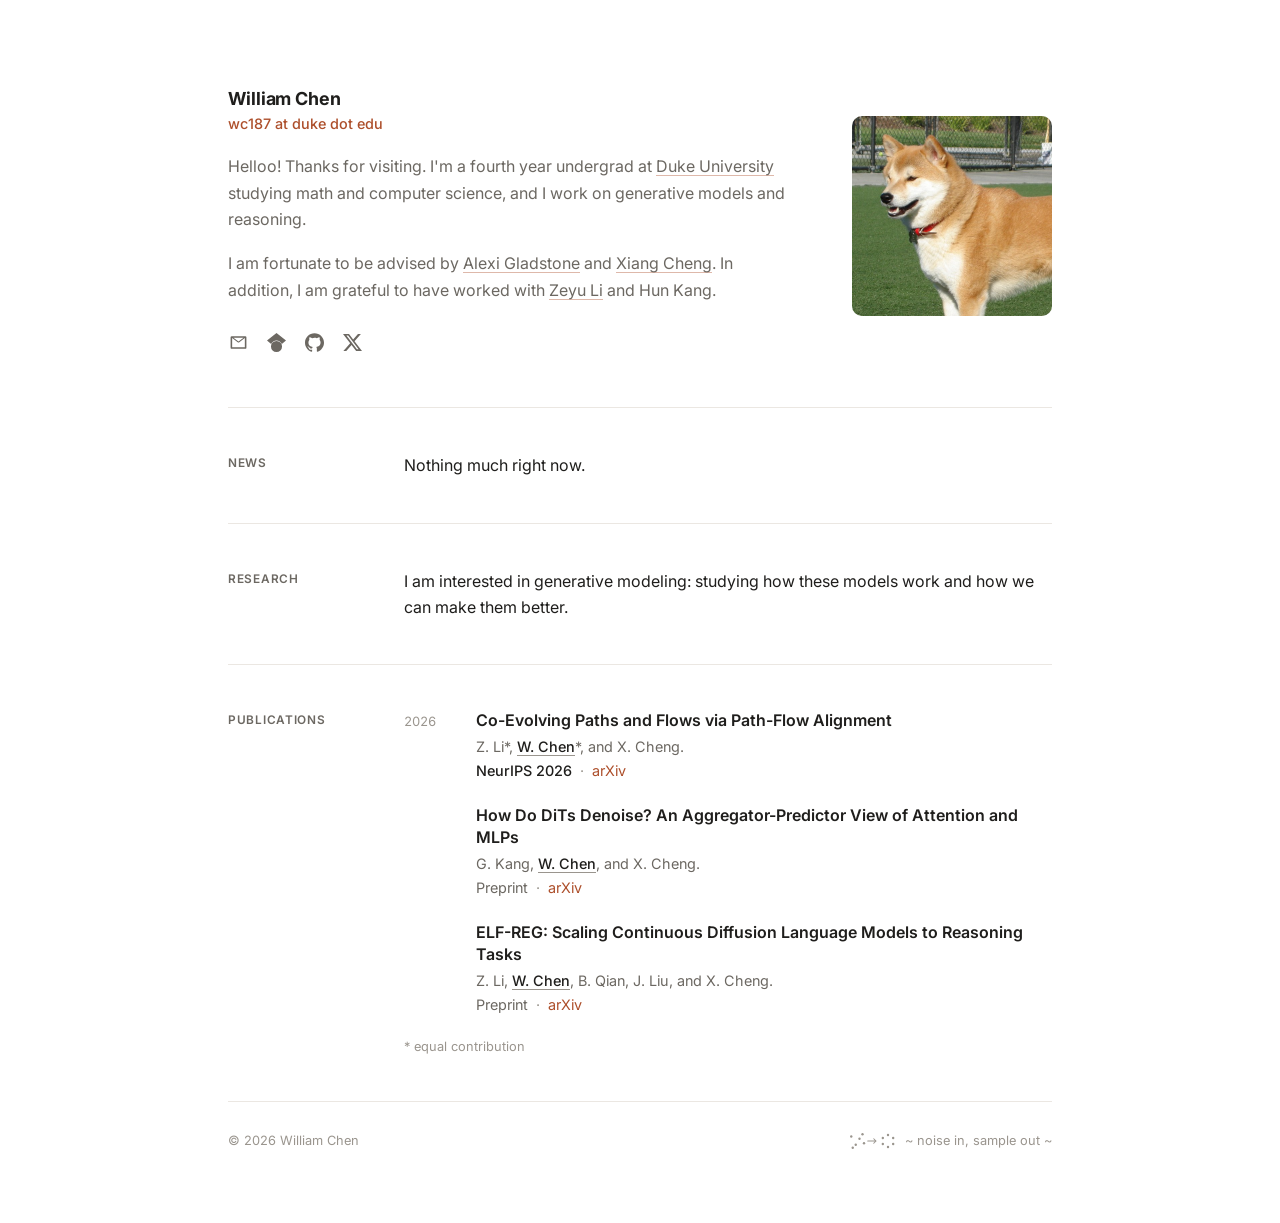
==== index.html @ 98f44b70 "Favicon: loudly crying face emoji (Twemoji, CC-BY 4.0)" ====
<!doctype html>
<html lang="en">
<head>
  <meta charset="utf-8">
  <meta name="viewport" content="width=device-width, initial-scale=1">
  <title>William Chen</title>
  <meta name="description" content="William Chen, fourth year undergrad at Duke studying math and computer science.">
  <meta name="theme-color" content="#ffffff">
  <link rel="canonical" href="https://wwillchen.github.io/">
  <meta property="og:type" content="website">
  <meta property="og:title" content="William Chen">
  <meta property="og:description" content="Fourth year undergrad at Duke studying math and computer science.">
  <meta property="og:url" content="https://wwillchen.github.io/">
  <meta name="twitter:card" content="summary">
  <meta name="twitter:site" content="@wwillchen1">
  <!-- Favicon: Twemoji "loudly crying face" (c) Twitter/X and contributors, CC-BY 4.0, https://github.com/jdecked/twemoji -->
  <link rel="icon" type="image/svg+xml" href="favicon.svg">
  <link rel="icon" type="image/png" sizes="64x64" href="favicon.png">
  <link rel="apple-touch-icon" href="apple-touch-icon.png">
  <link rel="preconnect" href="https://fonts.googleapis.com">
  <link rel="preconnect" href="https://fonts.gstatic.com" crossorigin>
  <link href="https://fonts.googleapis.com/css2?family=Inter:wght@400;500;600;700&amp;display=swap" rel="stylesheet">
  <link rel="stylesheet" href="style.css">
</head>
<body>
  <main id="top">
    <header class="intro">
      <div class="intro-bio">
        <h1 class="name">William Chen</h1>
        <p class="kicker">wc187 at duke dot edu</p>
        <p class="intro-copy">Helloo! Thanks for visiting. I'm a fourth year undergrad at <a href="https://duke.edu/" target="_blank" rel="noopener noreferrer">Duke University</a> studying math and computer science, and I work on generative models and reasoning.</p>
        <p class="intro-copy">I am fortunate to be advised by <a href="https://alexiglad.github.io/" target="_blank" rel="noopener noreferrer">Alexi Gladstone</a> and <a href="https://sites.google.com/berkeley.edu/xiangcheng/home" target="_blank" rel="noopener noreferrer">Xiang Cheng</a>. In addition, I am grateful to have worked with <a href="https://lizeyu090312.github.io/" target="_blank" rel="noopener noreferrer">Zeyu Li</a> and Hun Kang.</p>

        <div class="social-links" aria-label="Profile links">
          <a href="mailto:wc187@duke.edu" aria-label="Email" title="Email">
            <svg viewBox="0 0 24 24" aria-hidden="true" focusable="false"><path d="M2 5.5A1.5 1.5 0 0 1 3.5 4h17A1.5 1.5 0 0 1 22 5.5v13a1.5 1.5 0 0 1-1.5 1.5h-17A1.5 1.5 0 0 1 2 18.5zm2 .9v11.6h16V6.4l-7.4 5.5a1 1 0 0 1-1.2 0zM5.6 6l6.4 4.8L18.4 6z"/></svg>
            <span class="sr-only">Email</span>
          </a>
          <a href="https://scholar.google.com/citations?user=pWTKG8UAAAAJ&amp;hl=en" target="_blank" rel="noopener noreferrer" aria-label="Google Scholar" title="Google Scholar">
            <svg viewBox="0 0 24 24" aria-hidden="true" focusable="false"><path d="M5.242 13.769 0 9.5 12 0l12 9.5-5.242 4.269C17.548 11.249 14.978 9.5 12 9.5c-2.977 0-5.548 1.748-6.758 4.269ZM12 10a7 7 0 1 0 0 14 7 7 0 0 0 0-14Z"/></svg>
            <span class="sr-only">Google Scholar</span>
          </a>
          <a href="https://github.com/wwillchen" target="_blank" rel="noopener noreferrer" aria-label="GitHub" title="GitHub">
            <svg viewBox="0 0 24 24" aria-hidden="true" focusable="false"><path d="M12 .297c-6.63 0-12 5.373-12 12 0 5.303 3.438 9.8 8.205 11.385.6.111.82-.261.82-.577 0-.285-.011-1.04-.016-2.04-3.338.724-4.042-1.61-4.042-1.61-.546-1.387-1.333-1.756-1.333-1.756-1.089-.744.084-.729.084-.729 1.205.085 1.838 1.237 1.838 1.237 1.07 1.835 2.809 1.305 3.495.998.108-.776.418-1.305.762-1.605-2.665-.304-5.467-1.333-5.467-5.930 0-1.31.468-2.381 1.236-3.221-.124-.303-.535-1.523.117-3.176 0 0 1.008-.322 3.301 1.23A11.470 11.470 0 0 1 12 6.099c1.02.005 2.047.138 3.006.404 2.291-1.552 3.297-1.23 3.297-1.23.653 1.653.242 2.873.119 3.176.77.84 1.235 1.911 1.235 3.221 0 4.608-2.807 5.624-5.479 5.921.43.371.823 1.102.823 2.222 0 1.604-.015 2.896-.015 3.289 0 .319.216.694.825.576C20.565 22.092 24 17.596 24 12.297c0-6.627-5.373-12-12-12"/></svg>
            <span class="sr-only">GitHub</span>
          </a>
          <a href="https://x.com/wwillchen1" target="_blank" rel="noopener noreferrer" aria-label="X" title="X">
            <svg viewBox="0 0 24 24" aria-hidden="true" focusable="false"><path d="M18.901 1.153h3.68l-8.04 9.19L24 22.846h-7.406l-5.8-7.584-6.638 7.584H.474l8.6-9.83L0 1.154h7.594l5.243 6.932ZM17.61 20.644h2.039L6.486 3.24H4.298Z"/></svg>
            <span class="sr-only">X</span>
          </a>
        </div>
      </div>

      <div class="intro-photo">
        <!-- Shiba Inu photo: public domain, https://commons.wikimedia.org/wiki/File:Taka_Shiba.jpg -->
        <img class="portrait" src="assets/dog.jpg" alt="A Shiba Inu" width="600" height="600">
      </div>
    </header>

    <section id="news">
      <h2>News</h2>
      <div class="section-body">
        <p>Nothing much right now.</p>
      </div>
    </section>

    <section id="research">
      <h2>Research</h2>
      <div class="section-body">
        <p>I am interested in generative modeling: studying how these models work and how we can make them better.</p>
      </div>
    </section>

    <section id="publications">
      <h2>Publications</h2>
      <div class="section-body">
        <div class="pub-list">
          <article class="pub">
            <div class="pub-year">2026</div>
            <div>
              <h3 class="pub-title"><a href="https://arxiv.org/abs/2610.08717" target="_blank" rel="noopener noreferrer">Co-Evolving Paths and Flows via Path-Flow Alignment</a></h3>
              <div class="pub-authors">Z. Li*, <span class="me">W. Chen</span>*, and X. Cheng.</div>
              <div class="pub-venue"><span class="venue-strong">NeurIPS 2026</span><a class="pub-link" href="https://arxiv.org/abs/2610.08717" target="_blank" rel="noopener noreferrer">arXiv</a></div>
            </div>
          </article>

          <article class="pub">
            <div class="pub-year" aria-hidden="true"></div>
            <div>
              <h3 class="pub-title"><a href="https://arxiv.org/abs/2610.29854" target="_blank" rel="noopener noreferrer">How Do DiTs Denoise? An Aggregator-Predictor View of Attention and MLPs</a></h3>
              <div class="pub-authors">G. Kang, <span class="me">W. Chen</span>, and X. Cheng.</div>
              <div class="pub-venue">Preprint<a class="pub-link" href="https://arxiv.org/abs/2610.29854" target="_blank" rel="noopener noreferrer">arXiv</a></div>
            </div>
          </article>

          <article class="pub">
            <div class="pub-year" aria-hidden="true"></div>
            <div>
              <h3 class="pub-title"><a href="https://arxiv.org/abs/2609.29102" target="_blank" rel="noopener noreferrer">ELF-REG: Scaling Continuous Diffusion Language Models to Reasoning Tasks</a></h3>
              <div class="pub-authors">Z. Li, <span class="me">W. Chen</span>, B. Qian, J. Liu, and X. Cheng.</div>
              <div class="pub-venue">Preprint<a class="pub-link" href="https://arxiv.org/abs/2609.29102" target="_blank" rel="noopener noreferrer">arXiv</a></div>
            </div>
          </article>
        </div>
        <p class="note">* equal contribution</p>
      </div>
    </section>

    <footer class="site-footer">
      <p>&copy; <span id="year">2026</span> William Chen</p>
      <span class="doodle">
        <!-- scattered noise settling into a ring -->
        <svg viewBox="0 0 64 24" width="48" height="18" fill="currentColor" aria-hidden="true" focusable="false">
          <circle cx="3" cy="6" r="1.6"/><circle cx="9" cy="17" r="1.6"/><circle cx="14" cy="9" r="1.6"/>
          <circle cx="5" cy="21" r="1.6"/><circle cx="18" cy="3" r="1.6"/><circle cx="20" cy="15" r="1.6"/>
          <path d="M25 12h11m-3-3 3 3-3 3" fill="none" stroke="currentColor" stroke-width="1.4" stroke-linecap="round" stroke-linejoin="round"/>
          <circle cx="52" cy="4" r="1.6"/><circle cx="58.9" cy="8" r="1.6"/><circle cx="58.9" cy="16" r="1.6"/>
          <circle cx="52" cy="20" r="1.6"/><circle cx="45.1" cy="16" r="1.6"/><circle cx="45.1" cy="8" r="1.6"/>
        </svg>
        <span>~ noise in, sample out ~</span>
      </span>
    </footer>
  </main>

  <button id="to-top" class="to-top" type="button" aria-label="Back to top">&uarr;</button>

  <script>
    (function () {
      document.getElementById("year").textContent = new Date().getFullYear();
      var btn = document.getElementById("to-top");
      var onScroll = function () { btn.classList.toggle("show", window.scrollY > 400); };
      window.addEventListener("scroll", onScroll, { passive: true });
      btn.addEventListener("click", function () { window.scrollTo({ top: 0, behavior: "smooth" }); });
      onScroll();
    })();
  </script>
</body>
</html>
---- style.css ----
/* Palette, type and spacing. Edit these first. */
:root {
  --bg: #ffffff;
  --text: #1f1e1c;
  --muted: #6c6862;
  --faint: #9a958e;
  --border: #ebe7e2;
  --surface: #f6f4f1;
  --accent: #ad4f2b;
  --accent-soft: color-mix(in srgb, var(--accent) 40%, transparent);
  --font-sans: "Inter", "Helvetica Neue", Arial, sans-serif;
  --radius: 10px;
  --page: 880px;
  --label-col: 140px;
  --col-gap: 36px;
}

* { box-sizing: border-box; }

::selection { background: rgba(173, 79, 43, 0.18); }

html { scroll-behavior: smooth; }

body {
  margin: 0;
  color: var(--text);
  background: var(--bg);
  font-family: var(--font-sans);
  font-size: 16px;
  line-height: 1.65;
  -webkit-font-smoothing: antialiased;
  text-rendering: optimizeLegibility;
}

a {
  color: inherit;
  text-decoration-color: var(--accent-soft);
  text-decoration-thickness: 1px;
  text-underline-offset: 3px;
  transition: color 0.15s ease, text-decoration-color 0.15s ease;
}

a:hover {
  color: var(--accent);
  text-decoration-color: var(--accent);
}

a:focus-visible,
button:focus-visible {
  outline: 2px solid var(--accent-soft);
  outline-offset: 3px;
  border-radius: 4px;
}

main {
  width: min(100%, var(--page));
  margin: 0 auto;
  padding: 88px 28px 72px;
}

h1, h2, h3 {
  margin: 0;
  line-height: 1.2;
}

/* Intro: bio on the left, portrait on the right */

.intro {
  display: grid;
  grid-template-columns: minmax(0, 1fr) 200px;
  grid-template-areas: "bio photo";
  gap: 56px;
  align-items: start;
  padding-bottom: 48px;
  border-bottom: 1px solid var(--border);
}

.intro-bio { grid-area: bio; }
.intro-photo {
  grid-area: photo;
  padding-top: 28px;
}

.name {
  font-size: 1.12rem;
  font-weight: 700;
  letter-spacing: -0.005em;
}

.kicker {
  margin: 2px 0 0;
  color: var(--accent);
  font-size: 0.9rem;
  font-weight: 500;
}

.intro-copy {
  max-width: 600px;
  margin: 18px 0 0;
  color: var(--muted);
}

.intro-copy:first-of-type { margin-top: 22px; }

.portrait {
  display: block;
  width: 100%;
  height: auto;
  aspect-ratio: 1;
  object-fit: cover;
  border-radius: var(--radius);
  background: var(--surface);
}

.social-links {
  display: flex;
  gap: 4px;
  margin: 22px 0 0 -7px;
}

.social-links a {
  display: inline-flex;
  align-items: center;
  justify-content: center;
  width: 34px;
  height: 34px;
  color: var(--muted);
  border-radius: 8px;
  text-decoration: none;
  transition: color 0.15s ease, background-color 0.15s ease, transform 0.15s ease;
}

.social-links a:hover {
  color: var(--accent);
  background: var(--surface);
  transform: translateY(-1px);
}

.social-links svg {
  display: block;
  width: 19px;
  height: 19px;
  fill: currentColor;
}

/* Sections: label column + body */

section {
  display: grid;
  grid-template-columns: var(--label-col) minmax(0, 1fr);
  gap: var(--col-gap);
  padding: 44px 0;
  border-bottom: 1px solid var(--border);
}

h2 {
  padding-top: 4px;
  color: var(--muted);
  font-size: 0.74rem;
  font-weight: 600;
  letter-spacing: 0.06em;
  text-transform: uppercase;
}

section p { margin: 0 0 1em; }
section p:last-child { margin-bottom: 0; }

.section-body { min-width: 0; }

.note {
  margin-top: 20px;
  color: var(--faint);
  font-size: 0.8rem;
}

/* Publications */

.pub-list {
  display: grid;
  gap: 22px;
}

.pub {
  display: grid;
  grid-template-columns: 56px minmax(0, 1fr);
  gap: 16px;
}

.pub-year {
  padding-top: 2px;
  color: var(--faint);
  font-size: 0.8rem;
  font-variant-numeric: tabular-nums;
}

.pub-title {
  margin-bottom: 4px;
  font-size: 1rem;
  font-weight: 600;
  line-height: 1.4;
}

.pub-title a { text-decoration: none; }

.pub-authors,
.pub-venue {
  color: var(--muted);
  font-size: 0.9rem;
  line-height: 1.5;
}

.pub-authors .me {
  color: var(--text);
  font-weight: 500;
  text-decoration: underline;
  text-decoration-color: var(--faint);
  text-decoration-thickness: 1px;
  text-underline-offset: 3px;
}

.pub-venue { margin-top: 3px; }

.venue-strong {
  color: var(--text);
  font-weight: 500;
}

.pub-link {
  color: var(--accent);
  text-decoration: none;
}

.pub-link::before {
  content: "\00b7";
  margin: 0 8px;
  color: var(--faint);
}

.pub-link:hover { text-decoration: underline; }

/* Footer */

.site-footer {
  display: flex;
  justify-content: space-between;
  align-items: center;
  gap: 18px;
  padding-top: 28px;
  color: var(--faint);
  font-size: 0.8rem;
}

.site-footer p { margin: 0; }

.doodle {
  display: inline-flex;
  align-items: center;
  gap: 8px;
  white-space: nowrap;
}

.doodle svg {
  display: block;
  flex: 0 0 auto;
}

/* Back to top */

.to-top {
  position: fixed;
  right: 24px;
  bottom: 24px;
  z-index: 20;
  display: inline-flex;
  align-items: center;
  justify-content: center;
  width: 40px;
  height: 40px;
  color: var(--muted);
  background: color-mix(in srgb, #fff 55%, var(--surface));
  border: 1px solid var(--border);
  border-radius: 999px;
  font: inherit;
  font-size: 1.05rem;
  line-height: 1;
  cursor: pointer;
  opacity: 0;
  pointer-events: none;
  transform: translateY(8px);
  transition: opacity 0.2s ease, transform 0.2s ease, color 0.15s, border-color 0.15s;
}

.to-top.show {
  opacity: 1;
  pointer-events: auto;
  transform: translateY(0);
}

.to-top:hover {
  color: var(--accent);
  border-color: color-mix(in srgb, var(--accent) 42%, var(--border));
}

.sr-only {
  position: absolute;
  width: 1px;
  height: 1px;
  padding: 0;
  margin: -1px;
  overflow: hidden;
  clip: rect(0, 0, 0, 0);
  white-space: nowrap;
  border: 0;
}

/* Tablet: keep photo on the right, just narrower */

@media (max-width: 860px) {
  .intro {
    grid-template-columns: minmax(0, 1fr) 168px;
    gap: 40px;
  }
}

/* Phone: photo on top, sections stack */

@media (max-width: 640px) {
  main { padding: 48px 22px 64px; }

  .intro {
    grid-template-columns: 1fr;
    grid-template-areas: "photo" "bio";
    gap: 24px;
    padding-bottom: 40px;
  }

  .intro-photo { padding-top: 0; }

  .portrait { width: 132px; }

  section {
    grid-template-columns: 1fr;
    gap: 16px;
    padding: 36px 0;
  }

  .pub {
    grid-template-columns: 1fr;
    gap: 2px;
  }

  .pub-year:empty { display: none; }

  .site-footer {
    flex-direction: column;
    align-items: flex-start;
    gap: 10px;
  }
}

@media (prefers-reduced-motion: reduce) {
  html { scroll-behavior: auto; }
  * { transition: none !important; }
}
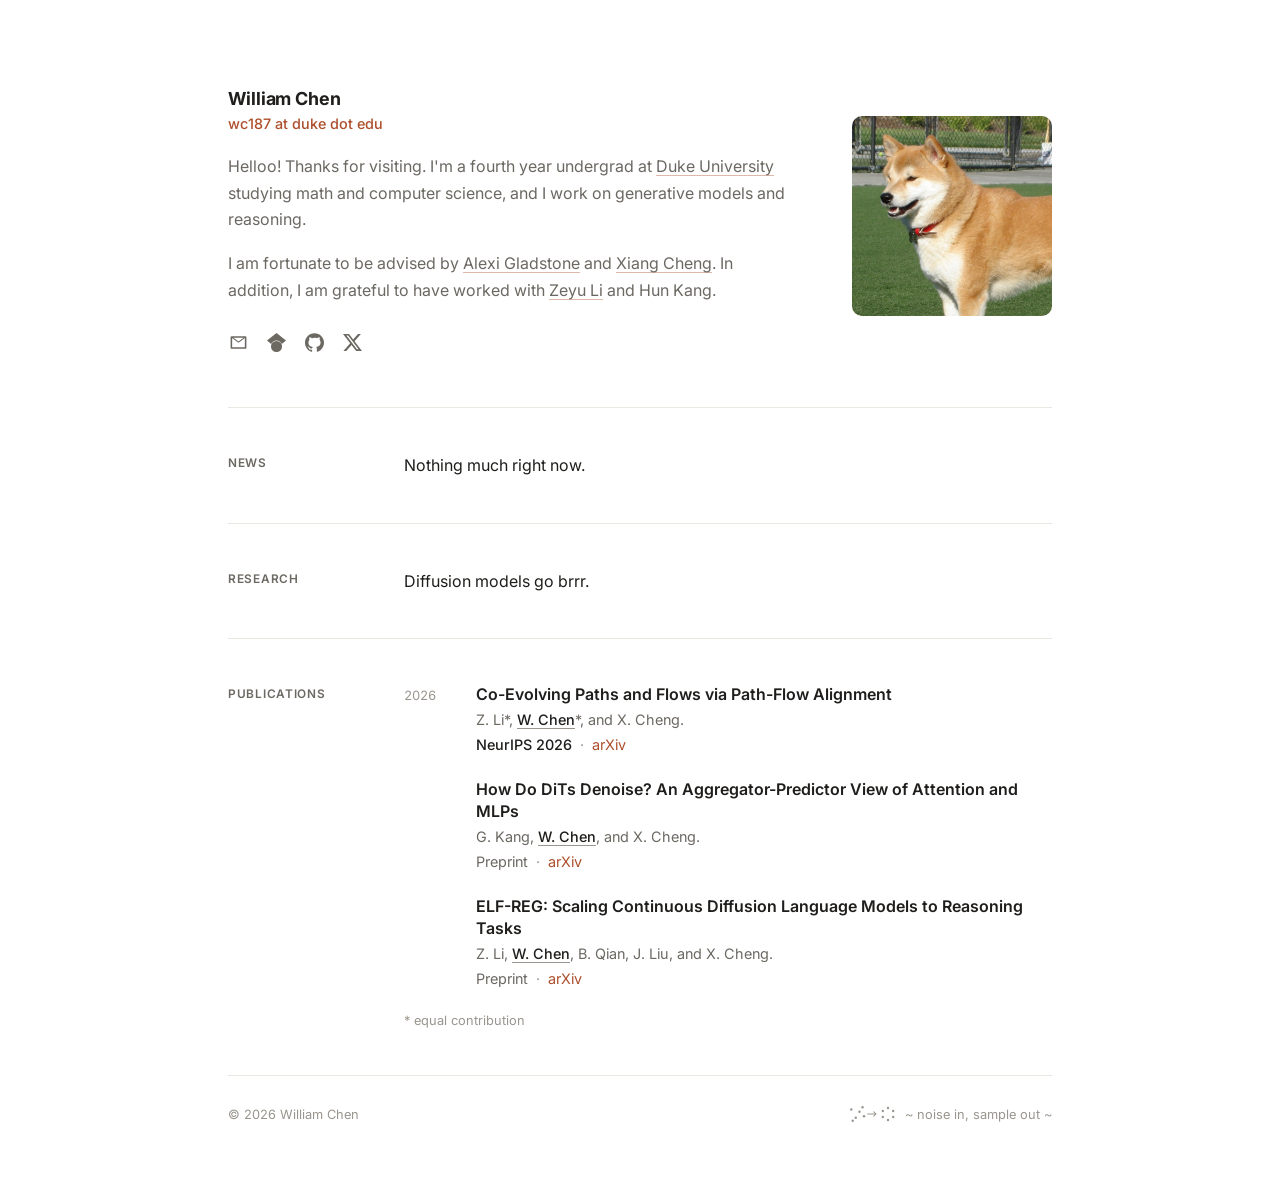
==== commit 11a95dca: "Research: diffusion models go brrr" ====
--- a/index.html
+++ b/index.html
@@ -67,7 +67,7 @@
     <section id="research">
       <h2>Research</h2>
       <div class="section-body">
-        <p>I am interested in generative modeling: studying how these models work and how we can make them better.</p>
+        <p>Diffusion models go brrr.</p>
       </div>
     </section>
 
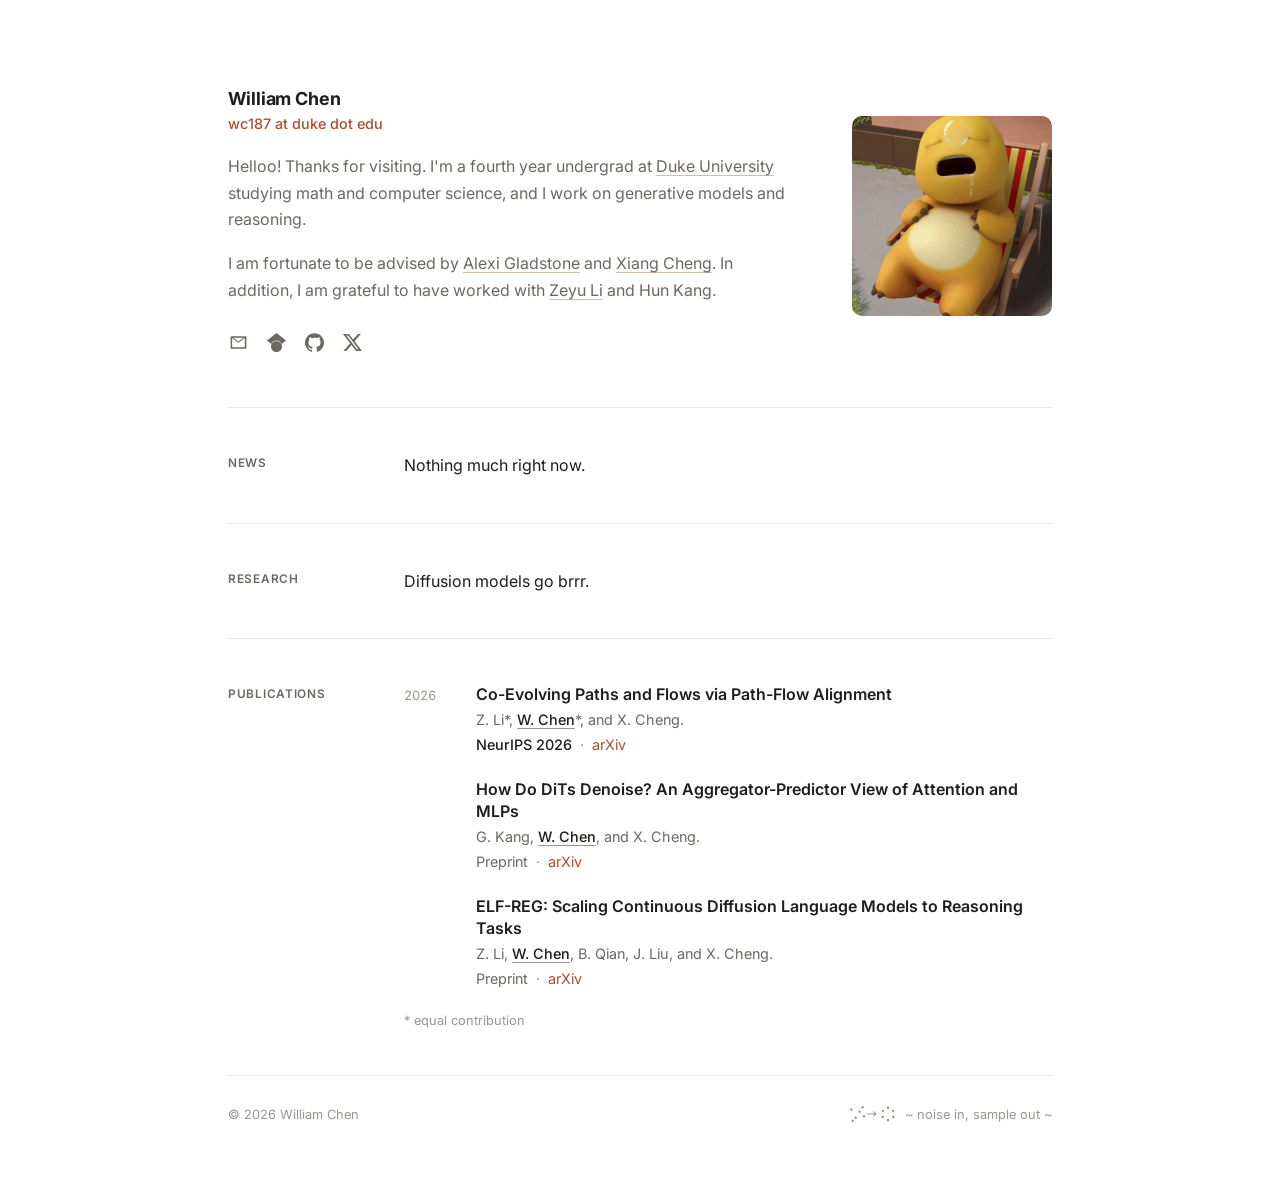
==== commit 9bd65f97: "Portrait: sleeping Nailong" ====
--- a/index.html
+++ b/index.html
@@ -13,9 +13,8 @@
   <meta property="og:url" content="https://wwillchen.github.io/">
   <meta name="twitter:card" content="summary">
   <meta name="twitter:site" content="@wwillchen1">
-  <!-- Favicon: Twemoji "loudly crying face" (c) Twitter/X and contributors, CC-BY 4.0, https://github.com/jdecked/twemoji -->
-  <link rel="icon" type="image/svg+xml" href="favicon.svg">
   <link rel="icon" type="image/png" sizes="64x64" href="favicon.png">
+  <link rel="icon" type="image/png" sizes="32x32" href="favicon-32.png">
   <link rel="apple-touch-icon" href="apple-touch-icon.png">
   <link rel="preconnect" href="https://fonts.googleapis.com">
   <link rel="preconnect" href="https://fonts.gstatic.com" crossorigin>
@@ -52,8 +51,7 @@
       </div>
 
       <div class="intro-photo">
-        <!-- Shiba Inu photo: public domain, https://commons.wikimedia.org/wiki/File:Taka_Shiba.jpg -->
-        <img class="portrait" src="assets/dog.jpg" alt="A Shiba Inu" width="600" height="600">
+        <img class="portrait" src="assets/nailong.jpg" alt="Nailong sleeping in a beach chair" width="600" height="600">
       </div>
     </header>
 
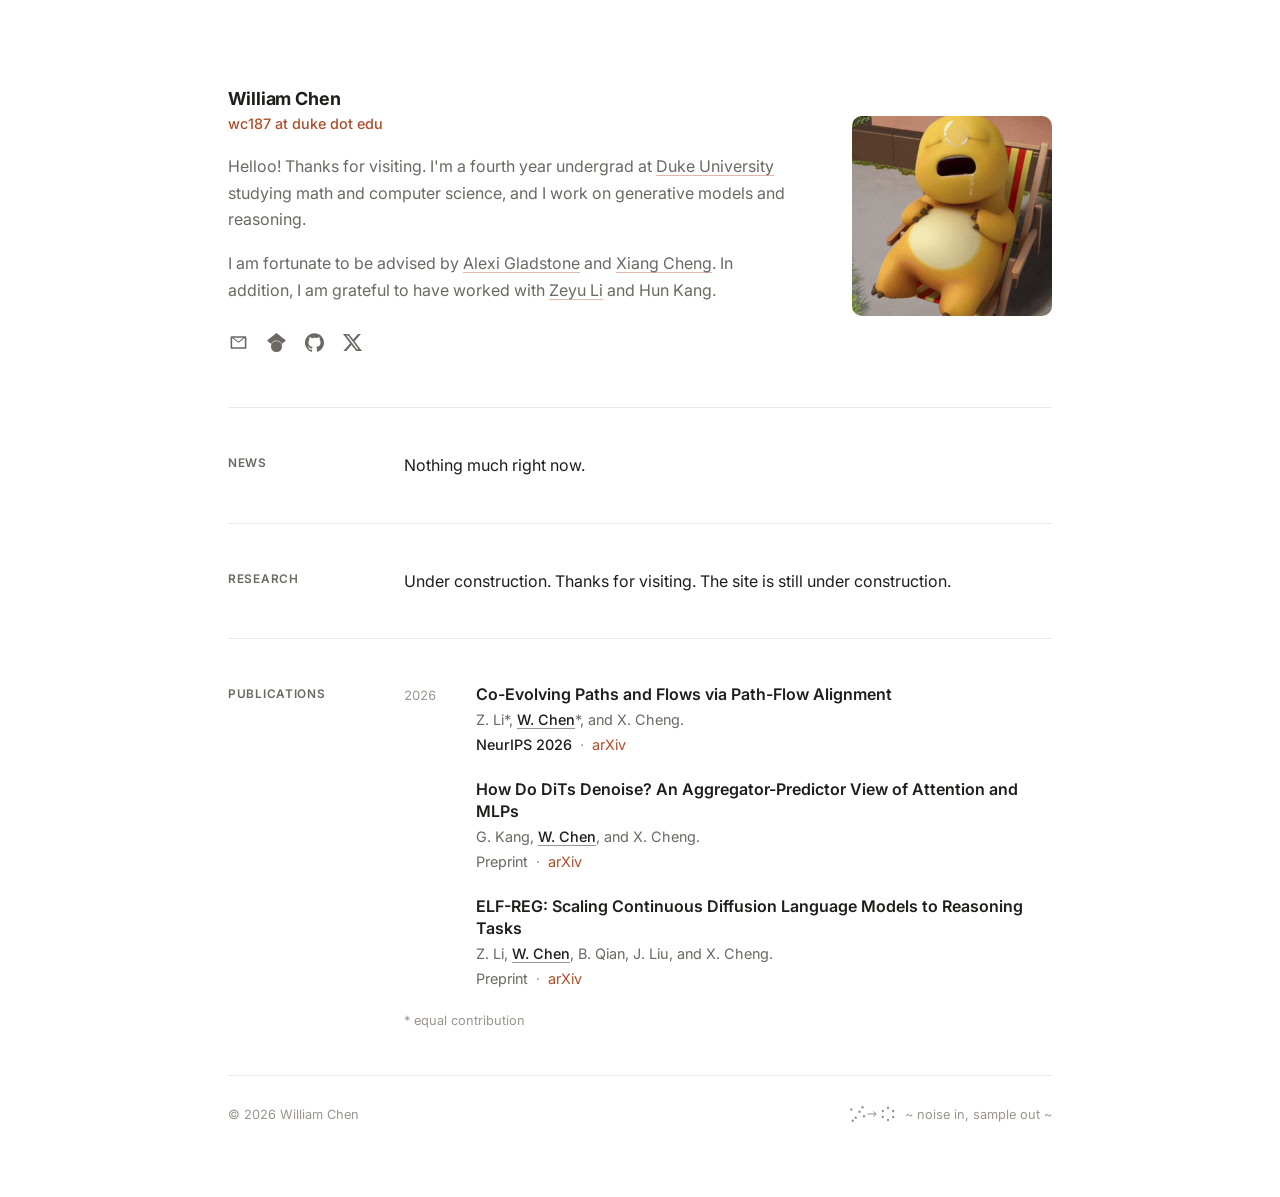
==== commit e2706527: "Research: under construction" ====
--- a/index.html
+++ b/index.html
@@ -65,7 +65,7 @@
     <section id="research">
       <h2>Research</h2>
       <div class="section-body">
-        <p>Diffusion models go brrr.</p>
+        <p>Under construction. Thanks for visiting. The site is still under construction.</p>
       </div>
     </section>
 
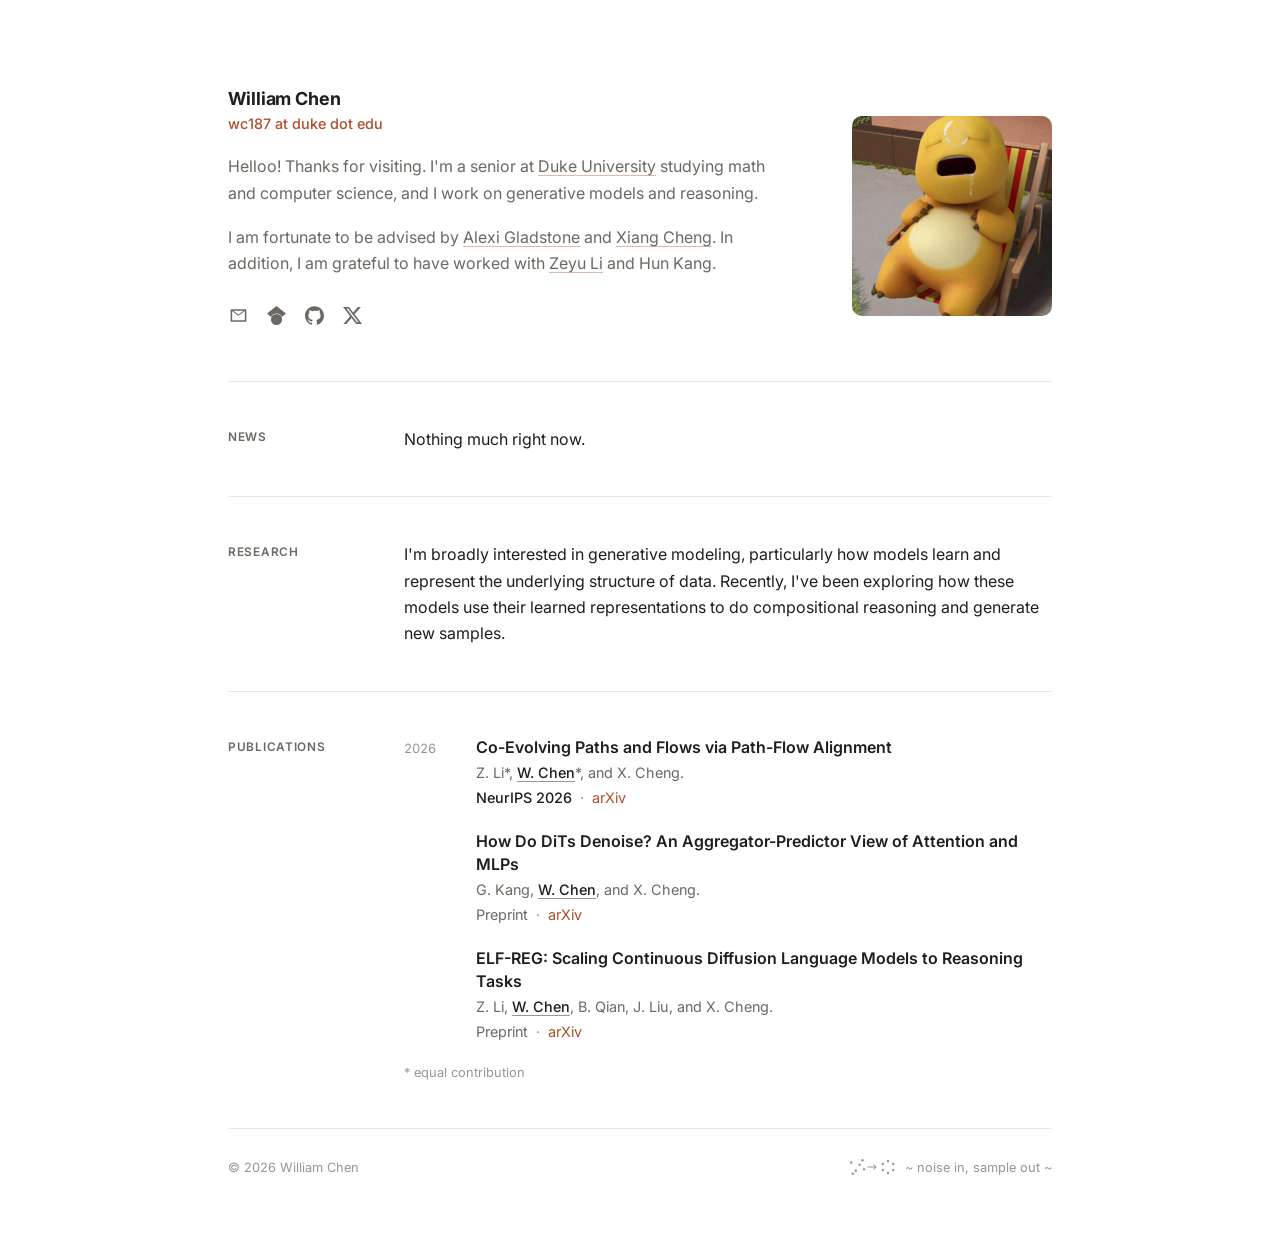
==== commit 7d920969: "Research: interests blurb; intro: senior at Duke" ====
--- a/index.html
+++ b/index.html
@@ -4,12 +4,12 @@
   <meta charset="utf-8">
   <meta name="viewport" content="width=device-width, initial-scale=1">
   <title>William Chen</title>
-  <meta name="description" content="William Chen, fourth year undergrad at Duke studying math and computer science.">
+  <meta name="description" content="William Chen, senior at Duke studying math and computer science.">
   <meta name="theme-color" content="#ffffff">
   <link rel="canonical" href="https://wwillchen.github.io/">
   <meta property="og:type" content="website">
   <meta property="og:title" content="William Chen">
-  <meta property="og:description" content="Fourth year undergrad at Duke studying math and computer science.">
+  <meta property="og:description" content="Senior at Duke studying math and computer science.">
   <meta property="og:url" content="https://wwillchen.github.io/">
   <meta name="twitter:card" content="summary">
   <meta name="twitter:site" content="@wwillchen1">
@@ -27,7 +27,7 @@
       <div class="intro-bio">
         <h1 class="name">William Chen</h1>
         <p class="kicker">wc187 at duke dot edu</p>
-        <p class="intro-copy">Helloo! Thanks for visiting. I'm a fourth year undergrad at <a href="https://duke.edu/" target="_blank" rel="noopener noreferrer">Duke University</a> studying math and computer science, and I work on generative models and reasoning.</p>
+        <p class="intro-copy">Helloo! Thanks for visiting. I'm a senior at <a href="https://duke.edu/" target="_blank" rel="noopener noreferrer">Duke University</a> studying math and computer science, and I work on generative models and reasoning.</p>
         <p class="intro-copy">I am fortunate to be advised by <a href="https://alexiglad.github.io/" target="_blank" rel="noopener noreferrer">Alexi Gladstone</a> and <a href="https://sites.google.com/berkeley.edu/xiangcheng/home" target="_blank" rel="noopener noreferrer">Xiang Cheng</a>. In addition, I am grateful to have worked with <a href="https://lizeyu090312.github.io/" target="_blank" rel="noopener noreferrer">Zeyu Li</a> and Hun Kang.</p>
 
         <div class="social-links" aria-label="Profile links">
@@ -65,7 +65,7 @@
     <section id="research">
       <h2>Research</h2>
       <div class="section-body">
-        <p>Under construction. Thanks for visiting. The site is still under construction.</p>
+        <p>I'm broadly interested in generative modeling, particularly how models learn and represent the underlying structure of data. Recently, I've been exploring how these models use their learned representations to do compositional reasoning and generate new samples.</p>
       </div>
     </section>
 
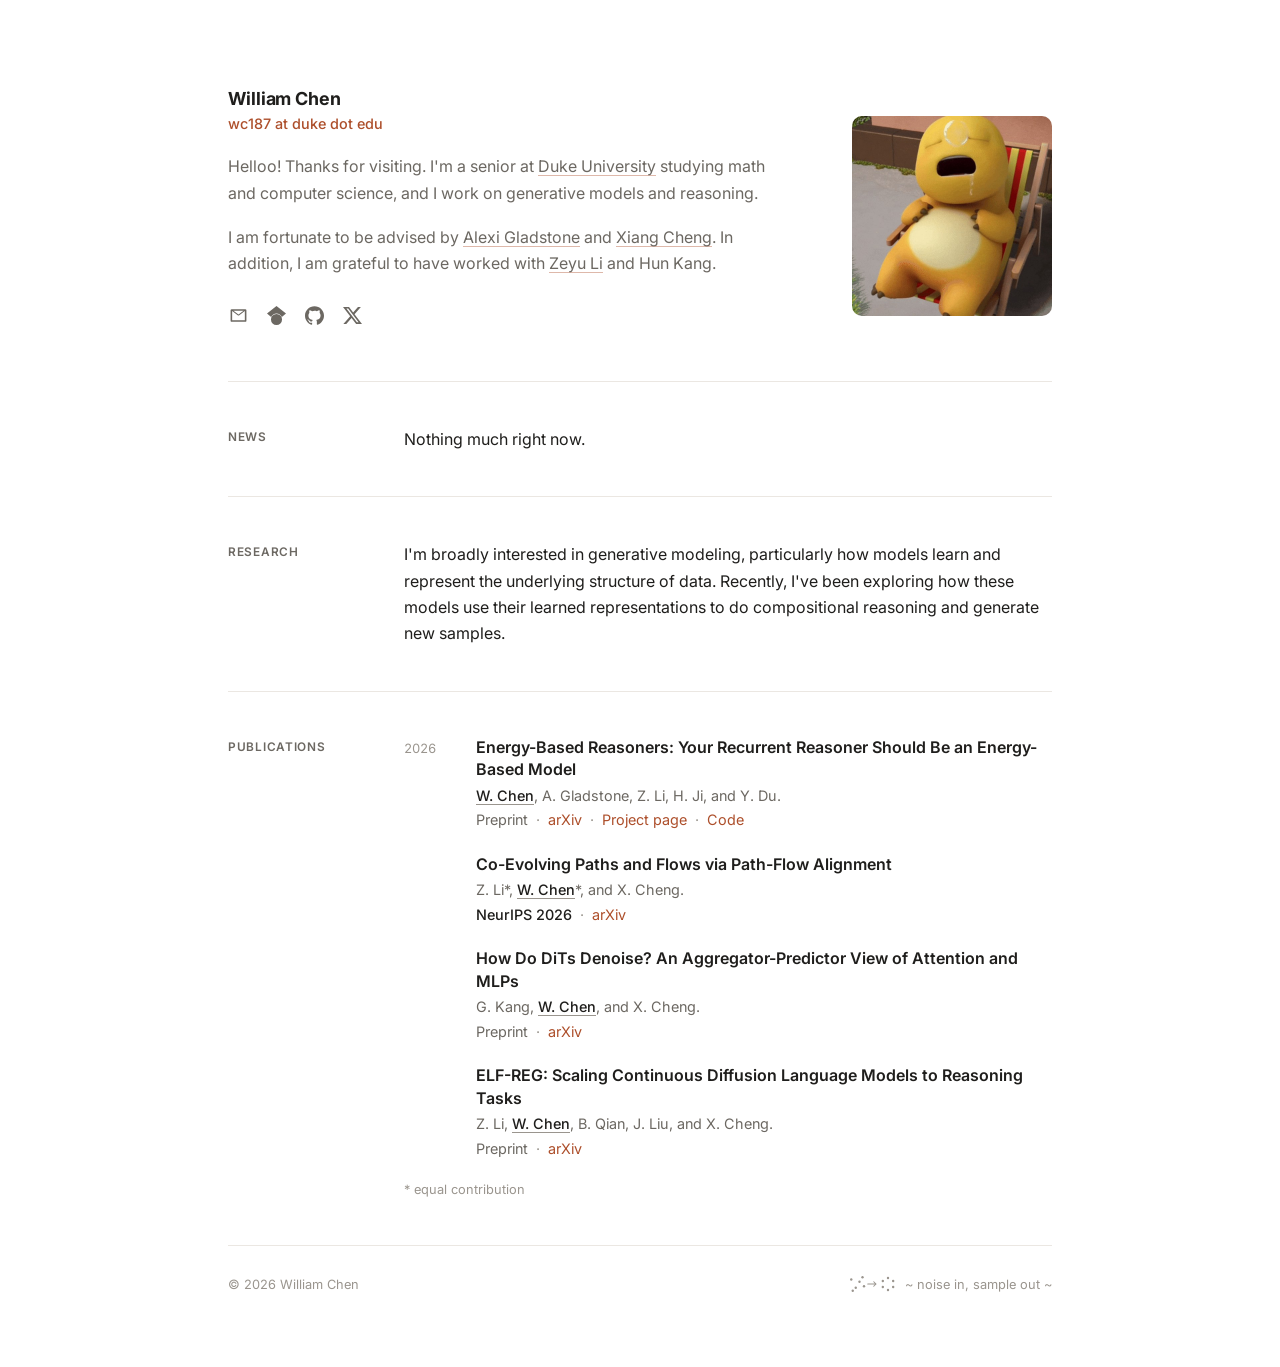
==== commit 258d90ef: "Publications: add Energy-Based Reasoners (arXiv 2611.08977)" ====
--- a/index.html
+++ b/index.html
@@ -76,6 +76,15 @@
           <article class="pub">
             <div class="pub-year">2026</div>
             <div>
+              <h3 class="pub-title"><a href="https://arxiv.org/abs/2611.08977" target="_blank" rel="noopener noreferrer">Energy-Based Reasoners: Your Recurrent Reasoner Should Be an Energy-Based Model</a></h3>
+              <div class="pub-authors"><span class="me">W. Chen</span>, A. Gladstone, Z. Li, H. Ji, and Y. Du.</div>
+              <div class="pub-venue">Preprint<a class="pub-link" href="https://arxiv.org/abs/2611.08977" target="_blank" rel="noopener noreferrer">arXiv</a><a class="pub-link" href="https://energy-based-reasoners.github.io/" target="_blank" rel="noopener noreferrer">Project page</a><a class="pub-link" href="https://github.com/wwillchen/ebr" target="_blank" rel="noopener noreferrer">Code</a></div>
+            </div>
+          </article>
+
+          <article class="pub">
+            <div class="pub-year" aria-hidden="true"></div>
+            <div>
               <h3 class="pub-title"><a href="https://arxiv.org/abs/2610.08717" target="_blank" rel="noopener noreferrer">Co-Evolving Paths and Flows via Path-Flow Alignment</a></h3>
               <div class="pub-authors">Z. Li*, <span class="me">W. Chen</span>*, and X. Cheng.</div>
               <div class="pub-venue"><span class="venue-strong">NeurIPS 2026</span><a class="pub-link" href="https://arxiv.org/abs/2610.08717" target="_blank" rel="noopener noreferrer">arXiv</a></div>
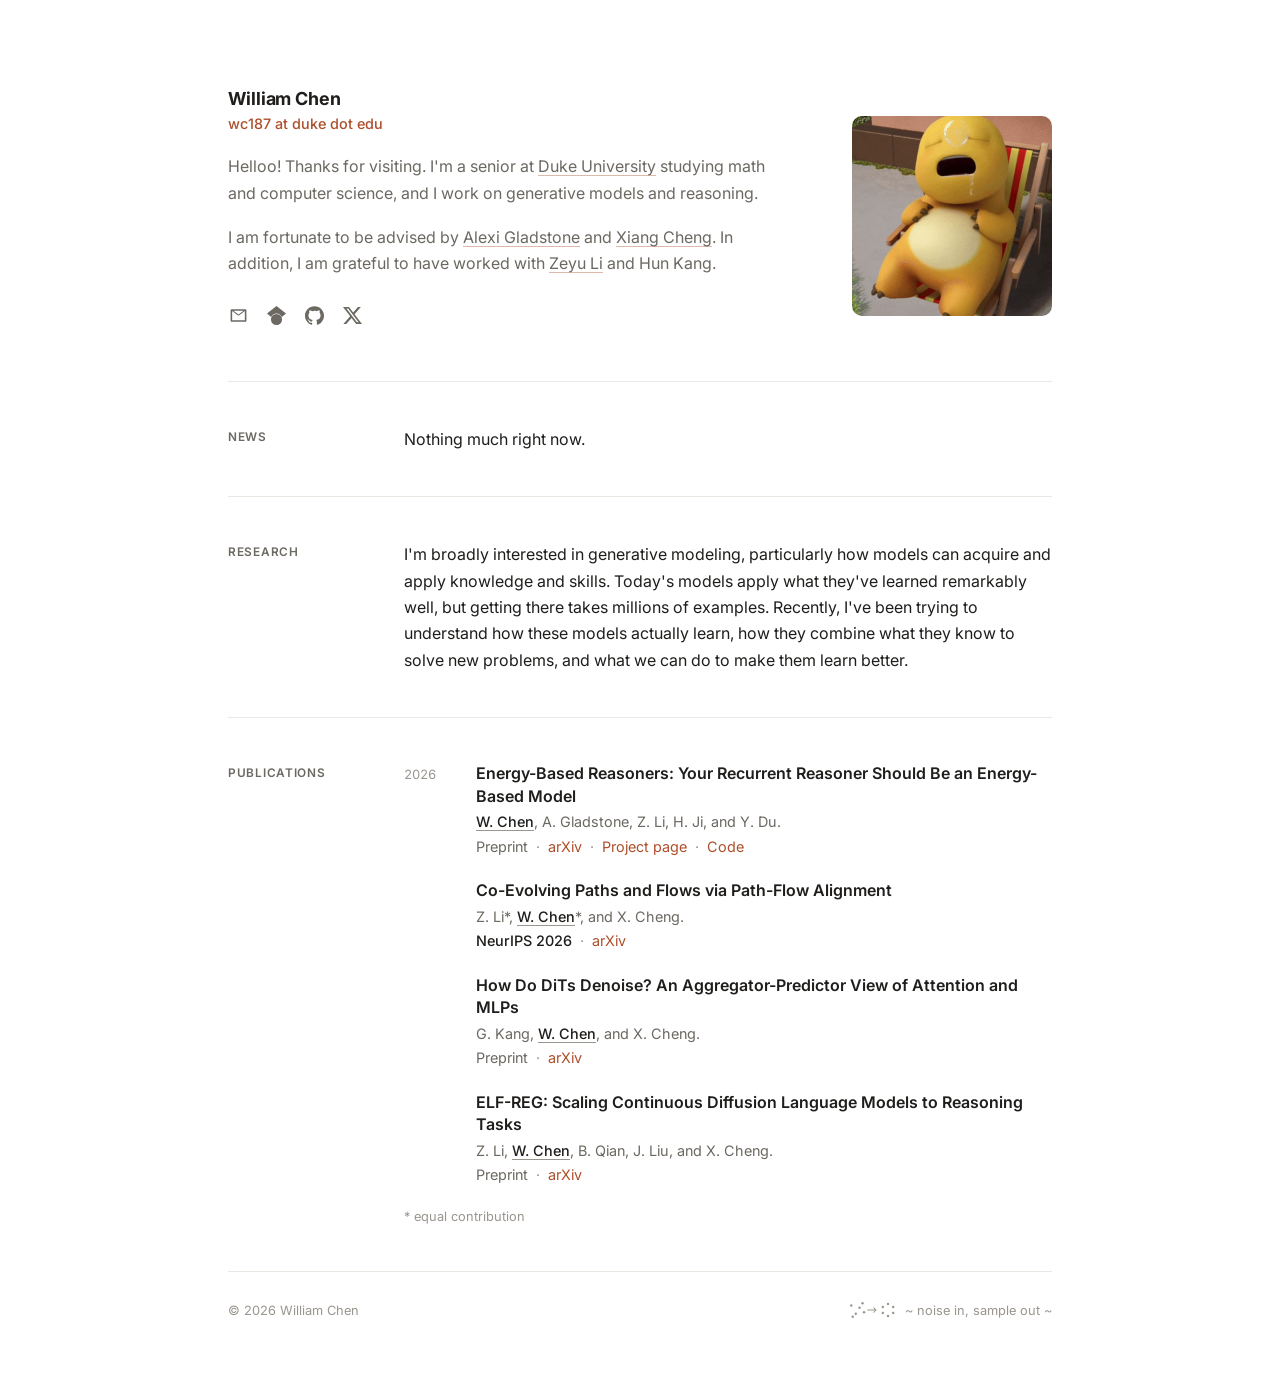
==== commit 0b31c4a2: "Research: revise interests blurb" ====
--- a/index.html
+++ b/index.html
@@ -65,7 +65,7 @@
     <section id="research">
       <h2>Research</h2>
       <div class="section-body">
-        <p>I'm broadly interested in generative modeling, particularly how models learn and represent the underlying structure of data. Recently, I've been exploring how these models use their learned representations to do compositional reasoning and generate new samples.</p>
+        <p>I'm broadly interested in generative modeling, particularly how models can acquire and apply knowledge and skills. Today's models apply what they've learned remarkably well, but getting there takes millions of examples. Recently, I've been trying to understand how these models actually learn, how they combine what they know to solve new problems, and what we can do to make them learn better.</p>
       </div>
     </section>
 
